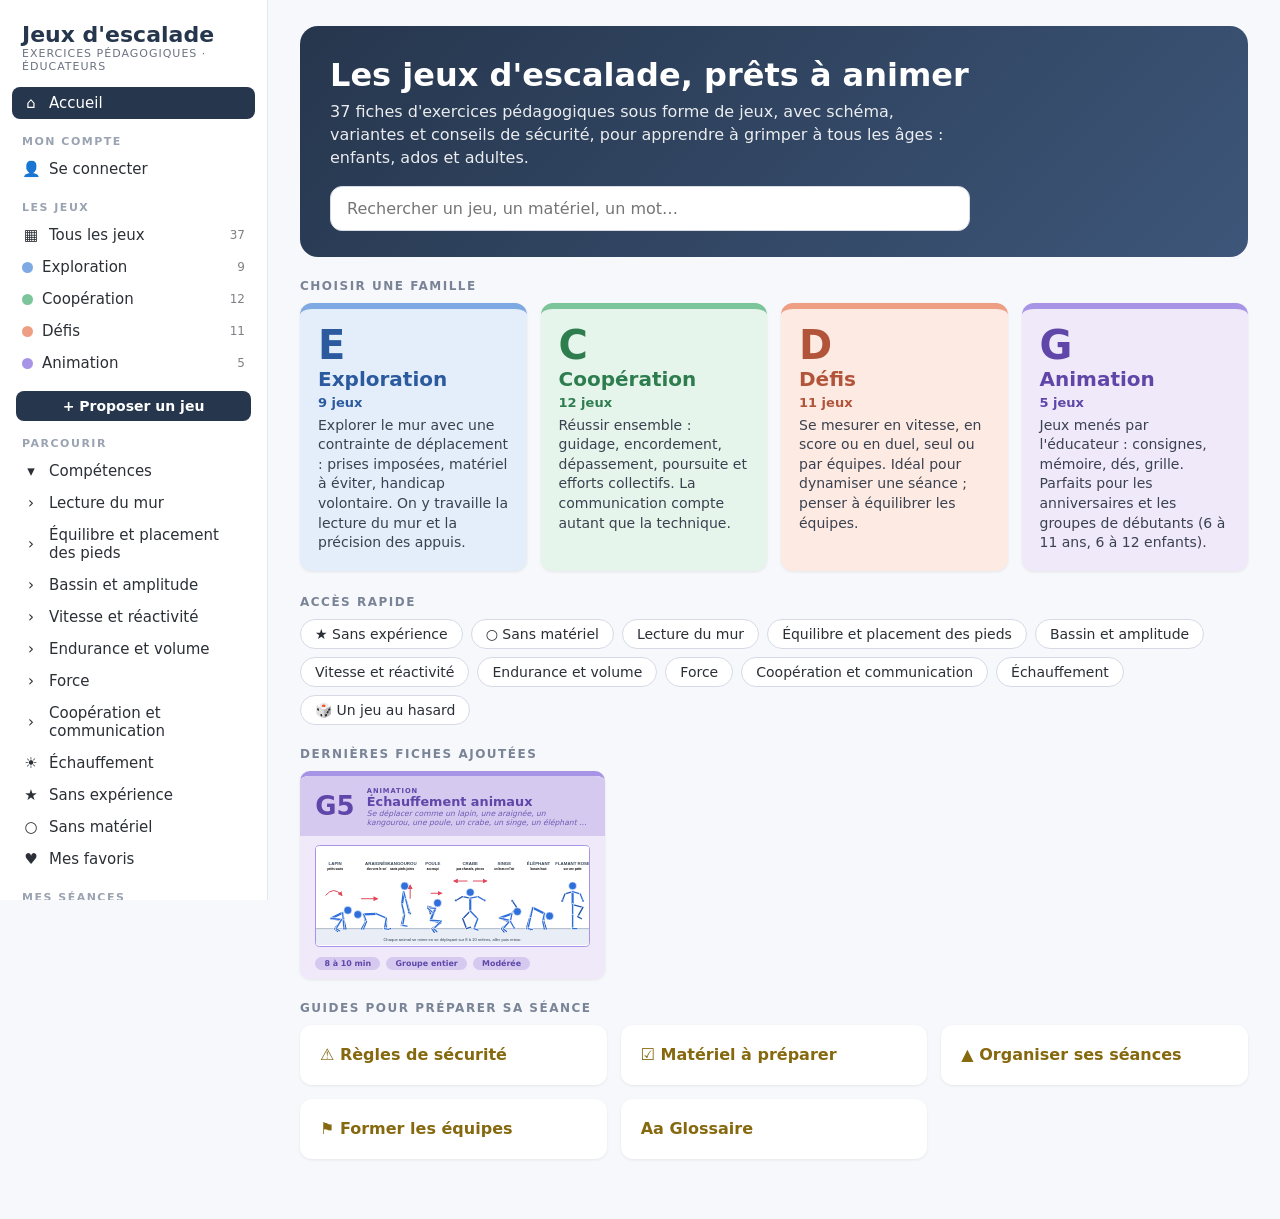
==== index.html @ 42e0312d "site v113" ====
<!doctype html>
<html lang="fr"><head><meta charset="utf-8">
<meta name="viewport" content="width=device-width,initial-scale=1">
<title>Jeux d'escalade</title>
<link rel="stylesheet" href="css/base.css?v=113">
<link rel="stylesheet" href="features/jeux/jeux.css?v=113">
<link rel="stylesheet" href="features/jeux/fiche.css?v=113">
<link rel="stylesheet" href="features/editeur/editeur.css?v=113">
<link rel="stylesheet" href="features/seance/seance.css?v=113">
<link rel="stylesheet" href="features/biblio/seances.css?v=113">
<link rel="stylesheet" href="features/cycle/cycle.css?v=113">
<link rel="stylesheet" href="features/admin/admin.css?v=113">
<link rel="stylesheet" href="features/proposer/proposer.css?v=113">
<link rel="stylesheet" href="features/guides/initiation.css?v=113">
<link rel="stylesheet" href="css/responsive.css?v=113">
</head><body>
<div class="bar"><button class="burger" id="burger" aria-label="Menu">☰</button><b>Jeux d'escalade</b></div>
<div class="shade" id="shade"></div>
<aside class="side" id="side"><div class="brand" data-go="home"><h1>Jeux d'escalade</h1><small>EXERCICES PÉDAGOGIQUES · ÉDUCATEURS</small></div><div id="navbox"></div><a href="confidentialite.html" style="display:block;margin:14px 8px 0;font-size:12px;color:#8A93A3;text-align:center">Confidentialité</a></aside>
<main id="main"></main>
<div class="ov" id="ov"><div class="fiche" id="fiche"></div></div>
<script src="data/jeux.js?v=113"></script>
<script src="data/annexes.js?v=113"></script>
<script src="data/competences.js?v=113"></script>
<script src="data/prepa-data.js?v=113"></script>
<script src="data/prepa-seances.js?v=113"></script>
<script src="data/prepa-photos.js?v=113"></script>
<script src="data/prepa-schemas.js?v=113"></script>
<script src="data/prepa-etirements.js?v=113"></script>
<script src="data/prepa-poutre.js?v=113"></script>
<script src="data/jeux-extra.js?v=113"></script>
<script src="data/prepa.js?v=113"></script>
<script src="config.js?v=113"></script>
<script src="core/defaults.js?v=113"></script>
<script src="core/state.js?v=113"></script>
<script src="core/utils.js?v=113"></script>
<script src="core/games.js?v=113"></script>
<script src="core/registry.js?v=113"></script>
<script src="core/modal.js?v=113"></script>
<script src="core/offline.js?v=113"></script>
<script src="core/nav.js?v=113"></script>
<script src="core/router.js?v=113"></script>
<script src="core/render.js?v=113"></script>
<script src="core/vocab.js?v=113"></script>
<script src="core/sheet.js?v=113"></script>
<script src="features/home/home.js?v=113"></script>
<script src="features/jeux/list.js?v=113"></script>
<script src="features/jeux/fiche.js?v=113"></script>
<script src="features/jeux/favoris.js?v=113"></script>
<script src="features/retours/retours.js?v=113"></script>
<script src="features/guides/guides.js?v=113"></script>
<script src="features/guides/initiation.js?v=113"></script>
<script src="features/horsligne/horsligne.js?v=113"></script>
<script src="features/proposer/proposer.js?v=113"></script>
<script src="features/admin/admin.js?v=113"></script>
<script src="features/admin/edition-fiche.js?v=113"></script>
<script src="features/admin/doc.js?v=113"></script>
<script src="features/admin/comptes.js?v=113"></script>
<script src="features/compte/compte.js?v=113"></script>
<script src="features/compte/pseudo.js?v=113"></script>
<script src="features/biblio/seances.js?v=113"></script>
<script src="features/biblio/biblio.js?v=113"></script>
<script src="features/seance/donnees-anciennes.js?v=113"></script>
<script src="features/seance/modele.js?v=113"></script>
<script src="features/seance/fiche.js?v=113"></script>
<script src="features/seance/creps.js?v=113"></script>
<script src="features/seance/filtres.js?v=113"></script>
<script src="features/seance/terrain.js?v=113"></script>
<script src="features/seance/controle.js?v=113"></script>
<script src="features/seance/recherche.js?v=113"></script>
<script src="features/seance/formulaire.js?v=113"></script>
<script src="features/seance/actions.js?v=113"></script>
<script src="features/seance/popup.js?v=113"></script>
<script src="features/seance/seance.js?v=113"></script>
<script src="features/cycle/cycle.js?v=113"></script>
<script src="features/seance/export-word.js?v=113"></script>
<script src="features/seance/envoi.js?v=113"></script>
<script src="features/jeux/routine.js?v=113"></script>
<script src="features/editeur/etat.js?v=113"></script>
<script src="features/editeur/formes.js?v=113"></script>
<script src="features/editeur/rendu.js?v=113"></script>
<script src="features/editeur/panneau.js?v=113"></script>
<script src="features/editeur/palette.js?v=113"></script>
<script src="features/editeur/gym.js?v=113"></script>
<script src="features/editeur/gym-poses.js?v=113"></script>
<script src="features/editeur/gym-bd.js?v=113"></script>
<script src="features/editeur/interactions.js?v=113"></script>
<script src="features/editeur/export.js?v=113"></script>
<script src="features/editeur/popup.js?v=113"></script>
<script src="features/editeur/editeur.js?v=113"></script>
<script src="core/main.js?v=113"></script>
</body></html>
---- css/base.css ----
/* Base : variables, mise en page, menu, composants partagés */
:root {
  --navy: #26364d;
  --text: #2b2f36;
  --muted: #6b7280;
  --bg: #f7f8fb;
  --side: 268px;
}
* {
  box-sizing: border-box;
}
body {
  margin: 0;
  font-family: Calibri, Carlito, "Segoe UI", system-ui, sans-serif;
  color: var(--text);
  background: var(--bg);
}
a {
  color: inherit;
}
.side {
  position: fixed;
  top: 0;
  bottom: 0;
  left: 0;
  width: var(--side);
  background: #fff;
  border-right: 1px solid #e5e8ef;
  overflow-y: auto;
  padding: 18px 12px 24px;
  z-index: 10;
  display: flex;
  flex-direction: column;
}
.brand {
  padding: 4px 10px 14px;
  cursor: pointer;
}
.brand h1 {
  margin: 0;
  font-size: 22px;
  color: var(--navy);
}
.brand small {
  display: block;
  font-size: 11px;
  letter-spacing: 1px;
  color: var(--muted);
}
.sec {
  font-size: 11px;
  font-weight: 700;
  letter-spacing: 1.5px;
  color: #9aa3b2;
  margin: 16px 10px 5px;
}
.nav {
  display: flex;
  align-items: center;
  gap: 9px;
  padding: 7px 10px;
  border-radius: 8px;
  cursor: pointer;
  font-size: 15px;
  border: 0;
  background: transparent;
  width: 100%;
  text-align: left;
  font-family: inherit;
  color: var(--text);
}
.nav:hover {
  background: #f0f3f9;
}
.nav.on {
  background: var(--navy);
  color: #fff;
}
.nav .dot {
  width: 11px;
  height: 11px;
  border-radius: 50%;
  flex: none;
}
.nav .n {
  margin-left: auto;
  font-size: 12px;
  opacity: 0.6;
}
.nav .ic {
  width: 18px;
  text-align: center;
  flex: none;
}
.propose {
  margin: 12px 4px 4px;
  display: block;
  text-align: center;
  background: var(--navy);
  color: #fff;
  border-radius: 8px;
  padding: 7px 10px;
  font-size: 14px;
  font-weight: 700;
  text-decoration: none;
}
.bar {
  display: none;
  position: sticky;
  top: 0;
  z-index: 9;
  background: #fff;
  border-bottom: 1px solid #e5e8ef;
  padding: 10px 14px;
  align-items: center;
  gap: 12px;
}
.bar b {
  color: var(--navy);
  font-size: 18px;
}
.burger {
  border: 0;
  background: #eef1f8;
  border-radius: 8px;
  font-size: 22px;
  padding: 2px 11px;
  cursor: pointer;
}
.shade {
  display: none;
  position: fixed;
  inset: 0;
  background: rgba(20, 28, 40, 0.45);
  z-index: 9;
}
main {
  margin-left: var(--side);
  padding: 26px 32px 60px;
  max-width: 1260px;
}
h2.pt {
  margin: 0 0 4px;
  font-size: 28px;
  color: var(--navy);
}
.lead {
  color: var(--muted);
  margin: 0 0 18px;
  max-width: 760px;
  line-height: 1.45;
}
.sh {
  font-size: 12px;
  font-weight: 700;
  letter-spacing: 1.5px;
  color: #7a8497;
  margin: 22px 0 10px;
}
.chips {
  display: flex;
  flex-wrap: wrap;
  gap: 8px;
}
.chip {
  border: 1px solid #d5dae5;
  background: #fff;
  border-radius: 20px;
  padding: 6px 14px;
  font: inherit;
  font-size: 14px;
  cursor: pointer;
  color: var(--text);
}
.chip:hover {
  border-color: var(--navy);
}
.chip.on {
  background: var(--navy);
  border-color: var(--navy);
  color: #fff;
}
.tools {
  display: flex;
  flex-wrap: wrap;
  gap: 10px 16px;
  align-items: center;
  margin: 0 0 16px;
}
.tools .grow {
  flex: 1;
  min-width: 200px;
}
.seg {
  display: inline-flex;
  border: 1px solid #d5dae5;
  border-radius: 9px;
  overflow: hidden;
}
.seg button {
  border: 0;
  background: #fff;
  padding: 7px 14px;
  font: inherit;
  cursor: pointer;
}
.seg button.on {
  background: var(--navy);
  color: #fff;
}
.count {
  color: var(--muted);
  margin: 0 0 12px;
}
.box {
  background: #fff;
  border-radius: 12px;
  padding: 18px 20px;
  margin-bottom: 14px;
  box-shadow: 0 1px 3px rgba(0, 0, 0, 0.07);
  line-height: 1.5;
}
.g2 {
  display: grid;
  grid-template-columns: repeat(auto-fill, minmax(300px, 1fr));
  gap: 14px;
}
.xc {
  background: #fbf4dc;
  border-top: 5px solid #e3c463;
  border-radius: 10px;
  padding: 14px 18px;
}
.xc h4 {
  margin: 0 0 6px;
  color: #86690f;
  font-size: 17px;
}
.xc p {
  margin: 0;
  font-size: 14.5px;
  line-height: 1.45;
}
.xc .num {
  font-size: 26px;
  font-weight: 700;
  color: #e3c463;
  margin-right: 6px;
}
.tl {
  width: 100%;
  border-collapse: separate;
  border-spacing: 0 4px;
}
.tl td {
  background: #fbf4dc;
  padding: 9px 12px;
  font-size: 14px;
  vertical-align: top;
}
.tl td:first-child {
  background: #f3e4ae;
  color: #86690f;
  font-weight: 700;
  white-space: nowrap;
  width: 70px;
}
.gl {
  display: grid;
  grid-template-columns: 200px 1fr;
  gap: 4px;
}
.gl dt {
  background: #f3e4ae;
  color: #86690f;
  font-weight: 700;
  padding: 8px 12px;
}
.gl dd {
  background: #fbf4dc;
  margin: 0;
  padding: 8px 12px;
  font-size: 14.5px;
}
.lk {
  font-weight: 700;
  cursor: pointer;
  text-decoration: underline;
  margin-right: 8px;
  white-space: nowrap;
}
.warn {
  background: #fdebe3;
  padding: 10px 20px;
  margin: 0 0 14px;
  font-size: 14px;
  border-radius: 8px;
  display: none;
}
.hide {
  display: none !important;
}
.fl {
  display: flex;
  gap: 7px;
  align-items: center;
  margin: 6px 0;
  font-size: 14px;
}
.hint {
  font-size: 13px;
  color: #6b7280;
  line-height: 1.4;
}

/* bulle d'aide « ? » */
.aide{position:relative;display:inline-flex;align-items:center;justify-content:center;width:20px;height:20px;border-radius:50%;background:#E4EEFB;color:#2B5A9E;font:700 13px/1 system-ui,sans-serif;cursor:help;vertical-align:middle;margin-left:4px;user-select:none}
.aide .tip{display:none;position:absolute;left:0;top:26px;z-index:60;width:min(340px,80vw);background:#26364D;color:#fff;font:400 13.5px/1.45 system-ui,sans-serif;text-align:left;padding:10px 12px;border-radius:8px;box-shadow:0 4px 14px rgba(0,0,0,.25);letter-spacing:0;text-transform:none}
.aide:hover .tip,.aide:focus .tip,.aide.open .tip{display:block}
/* séance ouverte en fenêtre */
#pop,#apop,#mpop,#epop{position:fixed;inset:0;z-index:100;background:rgba(20,28,45,.55);display:flex;align-items:flex-start;justify-content:center;overflow:auto;padding:24px 12px}
#pop .popbox,#apop .popbox,#mpop .popbox,#epop .popbox{background:#F4F7FB;border-radius:12px;width:min(1200px,100%);padding:12px;box-shadow:0 8px 30px rgba(0,0,0,.35)}
#pop .poptools,#apop .poptools,#mpop .poptools,#epop .poptools{display:flex;gap:8px;align-items:center;flex-wrap:wrap;margin-bottom:10px;position:sticky;top:0;background:#F4F7FB;padding:4px 0;z-index:2}
#pop .chip,#apop .chip,#mpop .chip,#epop .chip{cursor:pointer}
@media print{
  body.pp > *:not(#pop):not(#epop){display:none !important}
  body.pp #epop{position:static;background:none;padding:0;display:block;overflow:visible}
  body.pp #epop .popbox{box-shadow:none;padding:0;background:none;width:auto;max-width:none !important}
  body.pp #epop .poptools{display:none}
  body.pp #pop{position:static;background:none;padding:0;display:block;overflow:visible}
  body.pp #pop .popbox,#apop .popbox,#mpop .popbox,#epop .popbox{box-shadow:none;padding:0;background:none;width:auto;page:seance}
  body.pp #pop .poptools,#apop .poptools{display:none}
}

/* boutons de l'administration : même forme que le menu de gauche, couleurs différentes */
.atabs{display:flex;gap:6px;flex-wrap:wrap;align-items:center}
.abtn{display:inline-flex;align-items:center;gap:6px;padding:7px 12px;border-radius:8px;border:0;cursor:pointer;font:600 14px/1.2 inherit;font-family:inherit;background:#E3F1F6;color:#1E6B87;text-decoration:none;margin:2px}
.abtn:hover{background:#CFE6EF}
.abtn.on{background:#3A8FB0;color:#fff}
.abtn.ok{background:#2E7D4F;color:#fff}
.abtn.ok:hover{background:#276943}
.abtn.no{background:#FBE9EC;color:#B2263A}
.abtn.no:hover{background:#F6D3D9}
.abtn.sm{padding:5px 10px;font-size:13px}
/* tableaux de l'administration */
.adt{width:100%;border-collapse:collapse;background:#fff;border-radius:10px;overflow:hidden;box-shadow:0 1px 3px rgba(0,0,0,.08)}
.adt th{background:#26364D;color:#fff;text-align:left;padding:8px 10px;font-size:12px;letter-spacing:.4px;white-space:nowrap}
.adt th.tri{cursor:pointer;user-select:none}
.adt th.tri:hover{background:#34496A}
.adt td{padding:7px 10px;border-top:1px solid #E3E8F2;vertical-align:middle}
.adt tr.cl{cursor:pointer}
.adt tr.cl:hover td{background:#F0F6FA}
.adt input{font:inherit;padding:5px 7px;border:1px solid #d5dae5;border-radius:6px;min-width:260px;width:100%}
.abtn.coul{background:var(--bg);color:var(--c);box-shadow:inset 0 -3px 0 var(--c)}
.abtn.coul:hover{filter:brightness(.95)}
.abtn.coul.on{background:var(--c);color:#fff;box-shadow:none}

#mpop{z-index:200}
#epop{z-index:150}
#mpop label.sml{display:block;margin:8px 0}
#mpop input,#mpop textarea,#mpop select{width:100%;box-sizing:border-box}

#hors{position:fixed;left:0;right:0;bottom:0;z-index:300;background:#26364D;color:#fff;font-size:14px;text-align:center;padding:8px 12px}

/* sélecteur de discipline */
.discsw{display:flex;gap:4px;margin:0 0 10px;padding:3px;background:#E9EEF6;border-radius:10px}
.discsw button{flex:1;border:0;background:transparent;padding:7px 6px;border-radius:8px;font:inherit;font-size:13px;font-weight:700;color:#4A5873;cursor:pointer}
.discsw button.on{background:#fff;color:#26364D;box-shadow:0 1px 3px rgba(0,0,0,.15)}
.discsw button:focus-visible{outline:2px solid #2B5A9E;outline-offset:1px}
.admdd-i{border:0;background:none;text-align:left;padding:8px 12px;border-radius:7px;font:600 14px inherit;font-family:inherit;color:#26364D;cursor:pointer}
.admdd-i:hover{background:#EEF1F8}.admdd-i.on{background:#E1EBF8;color:#1E4E8C}
.tpill{display:inline-block;border-radius:99px;padding:2px 10px;font-size:12px}

/* sous-menu « Poutre par filière » : fond teinté pour le distinguer des autres entrées */
.navgrp {
  background: #e8f0fb;
  border-left: 3px solid #5b8bd6;
  border-radius: 8px;
  padding: 2px 0 4px;
  margin: 2px 0;
}
.navgrp .nav:hover {
  background: #d8e5f7;
}
.navgrp .nav.on {
  background: var(--navy);
}
---- features/jeux/jeux.css ----
/* Catalogue et accueil */
.search {
  width: 100%;
  max-width: 640px;
  padding: 12px 16px;
  border: 1px solid #d5dae5;
  border-radius: 12px;
  font: inherit;
  font-size: 16px;
  background: #fff;
}
.hero {
  background: linear-gradient(135deg, #26364d, #3d5679);
  color: #fff;
  border-radius: 18px;
  padding: 30px 30px 26px;
  margin-bottom: 22px;
}
.hero h2 {
  margin: 0 0 6px;
  font-size: 32px;
}
.hero p {
  margin: 0 0 16px;
  opacity: 0.9;
  max-width: 620px;
  line-height: 1.45;
}
.tiles {
  display: grid;
  grid-template-columns: repeat(auto-fit, minmax(205px, 1fr));
  gap: 14px;
  margin-bottom: 24px;
}
.tile {
  background: var(--l);
  border-top: 6px solid var(--a);
  border-radius: 12px;
  padding: 16px 18px 18px;
  cursor: pointer;
  transition:
    transform 0.12s,
    box-shadow 0.12s;
  box-shadow: 0 1px 3px rgba(0, 0, 0, 0.08);
}
.tile:hover {
  transform: translateY(-3px);
  box-shadow: 0 6px 16px rgba(0, 0, 0, 0.14);
}
.tile .k {
  font-size: 40px;
  font-weight: 700;
  color: var(--d);
  line-height: 1;
}
.tile h3 {
  margin: 2px 0 4px;
  color: var(--d);
  font-size: 20px;
}
.tile .c {
  font-size: 13px;
  font-weight: 700;
  color: var(--d);
  margin-bottom: 6px;
}
.tile p {
  margin: 0;
  font-size: 14px;
  line-height: 1.4;
  color: #3a4150;
}
.grid {
  display: grid;
  grid-template-columns: repeat(auto-fill, minmax(270px, 1fr));
  gap: 16px;
}
.card {
  background: var(--l);
  border-top: 5px solid var(--a);
  border-radius: 10px;
  overflow: hidden;
  cursor: pointer;
  transition:
    transform 0.12s,
    box-shadow 0.12s;
  box-shadow: 0 1px 3px rgba(0, 0, 0, 0.08);
  display: flex;
  flex-direction: column;
}
.card:hover {
  transform: translateY(-3px);
  box-shadow: 0 6px 16px rgba(0, 0, 0, 0.14);
}
.card img {
  width: 100%;
  display: block;
  aspect-ratio: 3/2;
  object-fit: cover;
}
.gen {
  aspect-ratio: 3/2;
  background: var(--m);
  color: var(--d);
  display: flex;
  flex-direction: column;
  justify-content: center;
  padding: 18px;
}
.gen .c {
  font-size: 54px;
  font-weight: 700;
  line-height: 1;
}
.gen .t {
  font-size: 20px;
  font-weight: 700;
}
.meta {
  padding: 10px 14px 13px;
  font-size: 14px;
  color: var(--d);
  display: flex;
  flex-wrap: wrap;
  gap: 6px;
}
.meta span {
  background: var(--m);
  border-radius: 14px;
  padding: 2px 10px;
  font-weight: 700;
  font-size: 13px;
}
.empty {
  padding: 50px;
  text-align: center;
  color: var(--muted);
}
table.lst {
  width: 100%;
  border-collapse: separate;
  border-spacing: 0 5px;
}
.lst th {
  font-size: 11px;
  letter-spacing: 1px;
  color: #7a8497;
  text-align: left;
  padding: 4px 12px;
}
.lst td {
  background: var(--l);
  padding: 10px 12px;
  font-size: 14px;
}
.lst tr.r {
  cursor: pointer;
}
.lst tr.r:hover td {
  filter: brightness(0.97);
}
.lst td:first-child {
  background: var(--m);
  color: var(--d);
  font-weight: 700;
  border-radius: 8px 0 0 8px;
  text-align: center;
  width: 64px;
}
.lst td:last-child {
  border-radius: 0 8px 8px 0;
}
.lst td b {
  color: var(--d);
}

/* vignette générée automatiquement */
.auto {
  container-type: inline-size;
  aspect-ratio: 3/2;
  display: flex;
  flex-direction: column;
  background: var(--l);
  color: var(--d);
  overflow: hidden;
}
.auto .ah {
  background: var(--m);
  padding: 3.5cqw 5cqw 3cqw;
  display: grid;
  grid-template-columns: auto 1fr;
  column-gap: 4cqw;
  align-items: center;
}
.auto .af {
  grid-column: 2;
  font-size: 2.2cqw;
  letter-spacing: 0.3cqw;
  font-weight: 700;
}
.auto .ac {
  grid-row: 1 / span 3;
  font-size: 8.5cqw;
  font-weight: 700;
  line-height: 1;
}
.auto .at {
  grid-column: 2;
  font-size: 4.2cqw;
  font-weight: 700;
  line-height: 1.1;
}
.auto .ar {
  grid-column: 2;
  font-size: 2.5cqw;
  font-style: italic;
  opacity: 0.85;
  display: -webkit-box;
  -webkit-line-clamp: 2;
  -webkit-box-orient: vertical;
  overflow: hidden;
}
.auto .ai {
  flex: 1;
  min-height: 0;
  margin: 3cqw 5cqw 0;
  background: #fff;
  border: 1px solid var(--a);
  border-radius: 1.5cqw;
  display: flex;
}
.auto .ai img {
  width: 100%;
  height: 100%;
  aspect-ratio: auto;
  object-fit: contain;
}
.auto .ap {
  margin-top: auto;
  padding: 3cqw 5cqw;
  display: flex;
  flex-wrap: wrap;
  gap: 2cqw;
}
.auto .ap span {
  background: var(--m);
  border-radius: 99px;
  padding: 0.8cqw 3cqw;
  font-size: 2.6cqw;
  font-weight: 700;
}

.card { position: relative; }
.favb {
  position: absolute;
  top: 6px;
  right: 8px;
  z-index: 2;
  font-size: 22px;
  line-height: 1;
  cursor: pointer;
  color: #fff;
  text-shadow: 0 0 4px rgba(0, 0, 0, 0.7);
  opacity: 0;
  transition: opacity 0.15s;
}
.card:hover .favb,
.favb.on {
  opacity: 1;
}
.favb.on { color: #f5b301; }
@media (hover: none) { .favb { opacity: 0.85; } }
.lst .favb { position: static; opacity: 1; text-shadow: none; color: #c9a200; font-size: 18px; vertical-align: middle; }
---- features/jeux/fiche.css ----
/* Fenêtre de détail d'un jeu */
.ov {
  position: fixed;
  inset: 0;
  background: rgba(20, 28, 40, 0.55);
  display: none;
  z-index: 150;
  overflow: auto;
  padding: 24px 12px;
}
.ov.open {
  display: block;
}
.fiche {
  max-width: 900px;
  margin: 0 auto;
  background: #fff;
  border-radius: 14px;
  overflow: hidden;
  box-shadow: 0 12px 40px rgba(0, 0, 0, 0.3);
}
.fh {
  display: flex;
  background: var(--l);
}
.fh .code {
  background: var(--m);
  color: var(--d);
  font-size: 46px;
  font-weight: 700;
  display: flex;
  align-items: center;
  justify-content: center;
  min-width: 110px;
}
.fh .tt {
  padding: 16px 20px;
  flex: 1;
}
.fh .fam {
  font-size: 11px;
  font-weight: 700;
  letter-spacing: 2px;
  color: var(--d);
}
.fh h2 {
  margin: 2px 0 4px;
  font-size: 30px;
  color: var(--d);
}
.fh .br {
  font-style: italic;
  color: var(--muted);
}
.x {
  border: 0;
  background: transparent;
  font-size: 30px;
  cursor: pointer;
  color: var(--d);
  padding: 0 18px;
  align-self: flex-start;
}
.tabs {
  display: flex;
  gap: 2px;
  background: var(--l);
  padding: 0 14px;
  border-bottom: 3px solid var(--m);
  overflow-x: auto;
}
.tab {
  border: 0;
  background: transparent;
  padding: 11px 18px;
  font: inherit;
  font-weight: 700;
  color: var(--d);
  cursor: pointer;
  border-radius: 10px 10px 0 0;
  white-space: nowrap;
}
.tab.on {
  background: #fff;
  box-shadow: 0 -3px 0 var(--a) inset;
}
.pane {
  padding: 20px 24px 26px;
  display: none;
  line-height: 1.5;
}
.pane.on {
  display: block;
}
.pane p {
  margin: 0 0 12px;
  white-space: pre-wrap;
}
.pane img {
  width: 100%;
  border: 3px solid var(--m);
  border-radius: 10px;
  margin-top: 6px;
}
.facts {
  display: grid;
  grid-template-columns: 1fr 1fr;
  gap: 10px;
}
.fact {
  background: var(--l);
  padding: 10px 14px;
  border-radius: 8px;
}
.fact b {
  display: block;
  font-size: 11px;
  letter-spacing: 1px;
  color: var(--d);
}
.obj {
  grid-column: 1/-1;
  background: var(--m);
  font-weight: 700;
  color: var(--d);
}
.var {
  display: grid;
  grid-template-columns: 1fr 1fr;
  gap: 14px;
}
.var > div {
  background: var(--l);
  padding: 12px 16px;
  border-top: 4px solid var(--a);
  border-radius: 6px;
  white-space: pre-wrap;
}
.var > div:last-child {
  background: var(--m);
  border-color: var(--d);
}
.var h4 {
  margin: 0 0 6px;
  color: var(--d);
  letter-spacing: 1px;
  font-size: 13px;
}
.tip {
  background: #fff6db;
  border-left: 5px solid #e3c463;
  padding: 12px 16px;
  border-radius: 4px;
  margin-bottom: 14px;
}
.voir a {
  display: inline-block;
  margin: 0 10px 6px 0;
  font-weight: 700;
  color: var(--d);
  cursor: pointer;
}
.comp {
  background: var(--l);
  padding: 12px 16px;
  border-radius: 8px;
  white-space: pre-wrap;
  font-size: 15px;
}
.foot {
  padding: 12px 24px;
  background: #f7f8fb;
  font-size: 13px;
  color: var(--muted);
  display: flex;
  justify-content: space-between;
  gap: 10px;
  flex-wrap: wrap;
}
.warn {
  background: #fdebe3;
  padding: 10px 20px;
  margin: 0;
  font-size: 14px;
  display: none;
}
---- features/editeur/editeur.css ----
/* Éditeur de schémas */
.edwrap {
  display: grid;
  grid-template-columns: 210px 1fr 230px;
  gap: 14px;
  align-items: start;
}
.edpal,
.edpanel {
  background: #fff;
  border-radius: 12px;
  padding: 12px;
  box-shadow: 0 1px 3px rgba(0, 0, 0, 0.08);
  max-height: 80vh;
  overflow: auto;
  position: sticky;
  top: 12px;
}
.psec {
  margin-bottom: 12px;
}
.ptitle {
  font-size: 11px;
  font-weight: 700;
  letter-spacing: 1.5px;
  color: #7a8497;
  margin-bottom: 6px;
}
.pbtns {
  display: flex;
  flex-wrap: wrap;
  gap: 5px;
}
.pbtn {
  border: 1px solid #d5dae5;
  background: #fff;
  border-radius: 8px;
  padding: 5px 9px;
  font: inherit;
  font-size: 13px;
  cursor: pointer;
  display: inline-flex;
  align-items: center;
  gap: 5px;
}
.pbtn:hover {
  border-color: #26364d;
  background: #f5f7fb;
}
.pbtn.wide {
  width: 100%;
  justify-content: center;
  background: #eef1f8;
  font-weight: 700;
}
.ringi {
  display: inline-block;
  width: 14px;
  height: 14px;
  border-radius: 50%;
  border: 3px solid;
}
.edtools {
  display: flex;
  flex-wrap: wrap;
  gap: 8px;
  margin-bottom: 10px;
  align-items: center;
}
.edcan {
  background: #fff;
  border-radius: 12px;
  box-shadow: 0 1px 3px rgba(0, 0, 0, 0.08);
  padding: 8px;
}
.edcan svg {
  width: 100%;
  display: block;
  touch-action: none;
  user-select: none;
  border: 1px dashed #d5dae5;
  border-radius: 8px;
}
.edpanel h4 {
  margin: 0 0 8px;
  color: #26364d;
}
.fl2 {
  display: block;
  margin: 8px 0;
  font-size: 13px;
  color: #6b7280;
}
.fl2 input,
.fl2 select,
.fl2 textarea {
  display: block;
  width: 100%;
  margin-top: 3px;
  padding: 6px;
  border: 1px solid #d5dae5;
  border-radius: 6px;
  font: inherit;
  color: #2b2f36;
}
.fl2 input[type="range"] {
  padding: 0;
}
.sws {
  display: flex;
  gap: 6px;
  flex-wrap: wrap;
  margin: 6px 0;
}
.swt {
  width: 26px;
  height: 26px;
  border-radius: 50%;
  border: 3px solid #fff;
  box-shadow: 0 0 0 1px #aab;
  cursor: pointer;
}
.swt.on {
  box-shadow: 0 0 0 3px #26364d;
}
.rowb {
  display: flex;
  gap: 6px;
  flex-wrap: wrap;
  margin-top: 12px;
}
@media (max-width: 1000px) {
  .edwrap {
    grid-template-columns: 1fr;
  }
  .edpal,
  .edpanel {
    position: static;
    max-height: none;
  }
  .edpal {
    order: 2;
  }
  .edmain {
    order: 1;
  }
  .edpanel {
    order: 3;
  }
}
---- features/seance/seance.css ----
/* Ma séance */
.smg {
  display: grid;
  grid-template-columns: repeat(auto-fit, minmax(220px, 1fr));
  gap: 10px;
  margin-top: 8px;
}
.sml {
  display: block;
  font-size: 12px;
  letter-spacing: 0.5px;
  color: #7a8497;
  font-weight: 700;
}
.sml input,
.sml select,
.sml textarea {
  display: block;
  width: 100%;
  margin-top: 3px;
  padding: 8px;
  border: 1px solid #d5dae5;
  border-radius: 8px;
  font: inherit;
  font-weight: 400;
  color: #2b2f36;
  letter-spacing: 0;
}
.dur {
  width: 58px;
  padding: 5px;
  border: 2px solid;
  border-radius: 6px;
}
.ssub {
  background: #f5f8fc;
  border: 1px solid #d8e2f0;
  border-radius: 10px;
  padding: 12px;
  margin-bottom: 12px;
}
.sit {
  background: #fff;
  border: 1px solid #e1e6ef;
  border-radius: 8px;
  padding: 10px;
  margin-top: 10px;
}
.sit.free {
  border-left: 4px solid #e0a030;
}
.sith {
  display: flex;
  justify-content: space-between;
  align-items: center;
  gap: 8px;
  margin-bottom: 6px;
}
.sadd {
  display: flex;
  gap: 8px;
  flex-wrap: wrap;
  margin-top: 12px;
}
.sadd input {
  flex: 1;
  min-width: 220px;
  padding: 8px;
  border: 1px solid #d5dae5;
  border-radius: 8px;
  font: inherit;
}
.durs {
  display: flex;
  gap: 10px;
}
.durs .sml {
  flex: 1;
  min-width: 120px;
}

.grps {
  display: flex;
  flex-direction: column;
  gap: 8px;
  margin-top: 8px;
}
.grp {
  display: flex;
  gap: 10px;
  align-items: end;
}
.grp .sml:first-child {
  flex: 2;
}
.grp .sml:nth-child(2) {
  flex: 0 0 140px;
}
.gchk {
  display: flex;
  flex-wrap: wrap;
  gap: 4px 14px;
}
.gchk {
  flex-wrap: wrap;
  gap: 6px 22px;
  margin-top: 4px;
}
.gchk .fl {
  margin: 0;
  white-space: nowrap;
}
.ssub .smg > .durs {
  grid-column: 1/-1;
  flex-wrap: wrap;
}

/* mode terrain */
body.trOn {
  overflow: hidden;
}
#terrain {
  position: fixed;
  inset: 0;
  z-index: 9999;
  background: #0f1b2d;
  color: #f2f5fa;
  display: flex;
  flex-direction: column;
  font-size: 18px;
}
#terrain a {
  cursor: pointer;
  user-select: none;
}
.trh {
  display: flex;
  justify-content: space-between;
  align-items: center;
  padding: 10px 14px;
}
.trh a {
  background: #26364d;
  border-radius: 8px;
  padding: 8px 14px;
  font-weight: 700;
}
.trg {
  display: flex;
  gap: 8px;
  padding: 0 14px 8px;
  flex-wrap: wrap;
}
.trg a {
  border: 2px solid var(--c);
  border-radius: 20px;
  padding: 5px 14px;
  font-weight: 700;
}
.trg a.on {
  background: var(--c);
  color: #0f1b2d;
}
.trbar {
  height: 5px;
  background: #26364d;
}
.trbar i {
  display: block;
  height: 100%;
}
.trc {
  flex: 1;
  overflow: auto;
  padding: 16px 18px;
  background: #16253b;
}
.trc h2 {
  margin: 0 0 4px;
  font-size: 26px;
}
.trc h2 small {
  font-size: 15px;
  background: #e3c463;
  color: #0f1b2d;
  border-radius: 6px;
  padding: 2px 8px;
  vertical-align: middle;
}
.trtit {
  margin: -16px -18px 12px;
  padding: 10px 18px 12px;
}
.trtit h2 {
  margin: 0;
}
.trtit h2 small {
  background: rgba(0, 0, 0, 0.12);
  color: inherit;
}
.trsec {
  font-size: 12px;
  font-weight: 800;
  letter-spacing: 1.5px;
  opacity: 0.8;
}
.trs.trv b {
  font-weight: 800;
}
.trsub {
  color: #a9b6cc;
  font-size: 15px;
}
.trc ul {
  padding-left: 22px;
  line-height: 1.45;
}
.trs {
  margin-top: 12px;
  background: #1f3350;
  border-radius: 10px;
  padding: 10px 14px;
  font-size: 16px;
}
.trt {
  text-align: center;
  margin: 12px 0;
}
#trT {
  font-size: 72px;
  font-weight: 800;
  font-variant-numeric: tabular-nums;
}
#trT.fin {
  color: #ff6b6b;
}
.trtb {
  display: flex;
  gap: 12px;
  justify-content: center;
}
.trtb a {
  background: #26364d;
  border-radius: 12px;
  padding: 12px 20px;
  font-size: 22px;
  font-weight: 700;
}
.trtb a.big {
  background: #2e7d4f;
  padding: 12px 34px;
}
.trb label {
  display: block;
  margin: 10px 0;
  font-size: 15px;
  color: #c9d1de;
}
.trb textarea {
  width: 100%;
  box-sizing: border-box;
  font-size: 16px;
  border-radius: 8px;
  border: 0;
  padding: 8px;
}
.trbtn {
  display: block;
  text-align: center;
  border-radius: 10px;
  padding: 12px;
  font-weight: 700;
  color: #fff;
  margin-top: 8px;
}
.trf {
  display: flex;
  gap: 10px;
  padding: 10px 14px;
}
.trf a {
  flex: 1;
  text-align: center;
  background: #2b5a9e;
  border-radius: 12px;
  padding: 16px;
  font-weight: 700;
  font-size: 19px;
}
.trf a.off {
  opacity: 0.3;
  pointer-events: none;
}
@media print {
  #terrain {
    display: none;
  }
}

/* recherche d'exercices (popup) */
.rx {
  display: grid;
  grid-template-columns: minmax(300px, 2fr) 3fr;
  gap: 14px;
  min-height: 60vh;
}
.rxl {
  max-height: 72vh;
  overflow: auto;
}
.rxr {
  max-height: 72vh;
  overflow: auto;
  background: #fff;
  border-radius: 10px;
  padding: 12px;
}
.rxi {
  display: flex;
  gap: 8px;
  align-items: center;
  padding: 6px 8px;
  border-radius: 8px;
  cursor: pointer;
  border: 1px solid transparent;
}
.rxi:hover {
  background: #eef3fa;
}
.rxi.on {
  background: #e3eef8;
  border-color: #2b5a9e;
}
.rxc {
  min-width: 34px;
  text-align: center;
  color: #fff;
  font-weight: 700;
  border-radius: 6px;
  padding: 2px 4px;
  font-size: 13px;
}
.rxt {
  flex: 1;
}
.rxd {
  color: #2e7d4f;
  font-weight: 700;
}
@media (max-width: 800px) {
  .rx {
    grid-template-columns: 1fr;
  }
}

#trImg {
  position: fixed;
  inset: 0;
  z-index: 10000;
  background: #fff;
  overflow: hidden;
}
#trImg img {
  position: absolute;
  inset: 0;
  width: 100%;
  height: 100%;
  object-fit: contain;
  background: #fff;
}
#trImg span {
  position: absolute;
  bottom: 6px;
  left: 0;
  right: 0;
  text-align: center;
  color: #6b7280;
  font-size: 12px;
  pointer-events: none;
}
/* mode terrain : le reste de la page est masqué (sinon un tableau trop large élargit l'écran du téléphone) */
body.trOn > *:not(#terrain):not(#trImg):not(#hors):not(#trStop) {
  display: none !important;
}
#terrain {
  height: 100vh;
  height: 100dvh;
}

#trStop {
  position: fixed;
  left: 50%;
  bottom: 84px;
  transform: translateX(-50%);
  z-index: 10001;
  background: #e0485a;
  color: #fff;
  font-weight: 800;
  font-size: 20px;
  padding: 16px 28px;
  border-radius: 40px;
  box-shadow: 0 4px 18px rgba(0, 0, 0, 0.5);
  cursor: pointer;
  animation: trPulse 1s infinite;
}
@keyframes trPulse {
  50% {
    transform: translateX(-50%) scale(1.07);
  }
}

.trjeu{margin-top:6px;display:inline-block;font-size:15px;font-weight:700;color:#B4500F;background:#FFF1E6;padding:2px 10px;border-radius:6px}
/* barre d'outils du formulaire de séance : toujours visible au défilement */
.sbar{position:sticky;top:0;z-index:30;background:#fff;padding:8px 10px;margin-left:-10px;margin-right:-10px;border-bottom:1px solid #D5DAE5;box-shadow:0 2px 6px rgba(0,0,0,.08)}
#epop .poptools{z-index:40}
#epop{padding-top:0}
#epop .sbar{top:40px}
@media (max-width: 860px) {
  .sbar { top: 50px; }
}
---- features/biblio/seances.css ----
#toast {
  position: fixed;
  left: 50%;
  bottom: 24px;
  transform: translateX(-50%);
  background: #26364d;
  color: #fff;
  padding: 12px 18px;
  border-radius: 10px;
  font-weight: 600;
  max-width: 90vw;
  box-shadow: 0 4px 16px rgba(0, 0, 0, 0.25);
  opacity: 0;
  pointer-events: none;
  transition: opacity 0.2s;
  z-index: 99;
}
#toast.on {
  opacity: 1;
}
.sbl tr.r {
  cursor: pointer;
}
@media print {
  #toast {
    display: none;
  }
}
.sbl {
  table-layout: fixed;
  width: 100%;
}
.sbl td,
.sbl th {
  white-space: nowrap;
  overflow: hidden;
  text-overflow: ellipsis;
}
.sbl th:nth-child(1) {
  width: 32%;
}
.sbl td:first-child {
  white-space: normal;
  overflow: visible;
  text-overflow: clip;
  line-height: 1.3;
}
.sbl th:nth-child(2) {
  width: 11%;
}
.sbl th:nth-child(3) {
  width: 11%;
}
.sbl th:nth-child(4) {
  width: 16%;
}
.sbl th:last-child {
  width: 92px;
}
.sbl td:first-child {
  width: auto;
  padding: 10px 12px;
  text-align: left;
}
.sbl td:last-child {
  overflow: visible;
  text-overflow: clip;
  padding-right: 8px;
}
.sbl .chip {
  padding: 4px 9px;
}
/* tableaux « Séances et cycles » colorés */
.sbl.colo {
  border-collapse: separate;
  border-spacing: 0 4px;
  background: transparent;
}
.sbl.colo th {
  padding: 9px 10px;
  font-size: 12px;
  letter-spacing: 0.5px;
  background: #e3e8f0;
  color: #26364d;
}
.sbl.colo th:nth-child(1) {
  background: #d6e4f5;
  color: #2b5a9e;
  border-radius: 8px 0 0 8px;
}
.sbl.colo th:nth-child(2) {
  background: #f9dfcf;
  color: #a8480f;
}
.sbl.colo th:nth-child(3) {
  background: #d5ebdc;
  color: #24663e;
}
.sbl.colo th:nth-child(4) {
  background: #e4d9f1;
  color: #5f3a87;
}
.sbl.colo th:nth-child(5) {
  background: #d0eaea;
  color: #176b6b;
}
.sbl.colo th.c-mod {
  background: #f8efcf;
  color: #7a5a00;
}
.sbl.colo th.c-par {
  background: #f3d8e7;
  color: #8f2d62;
}
.sbl.colo th:last-child {
  background: #e3e8f0;
  border-radius: 0 8px 8px 0;
}
.sbl.colo td {
  background: #fff;
  padding: 9px 10px;
}
.sbl.colo tr:nth-child(even) td {
  background: #f4f8fc;
}
.sbl.colo tr.r:hover td {
  background: #e8f1fb;
}
.sbl.colo td:first-child {
  border-radius: 8px 0 0 8px;
}
.sbl.colo td:last-child {
  border-radius: 0 8px 8px 0;
}
.tchip {
  display: inline-block;
  max-width: 100%;
  overflow: hidden;
  text-overflow: ellipsis;
  vertical-align: middle;
  padding: 2px 10px;
  border-radius: 999px;
  font-size: 13px;
  font-weight: 700;
}
.sbl th.c-mod {
  width: 9%;
}

/* téléphone : le nom du cycle ou de la séance reste entièrement lisible (colonne fixée à gauche), le reste défile */
@media (max-width: 800px) {
  .sbl {
    table-layout: auto;
    min-width: 900px;
  }
  .sbl th:nth-child(n),
  .sbl th:last-child {
    width: auto;
  }
  .sbl td:first-child,
  .sbl th:first-child {
    position: sticky;
    left: 0;
    z-index: 2;
    min-width: 170px;
    max-width: 210px;
    white-space: normal;
    overflow: visible;
    text-overflow: clip;
    box-shadow: 4px 0 6px -4px rgba(0, 0, 0, 0.25);
  }
  .sbl td:first-child {
    background: #fff;
  }
  .sbl.colo tr:nth-child(even) td:first-child {
    background: #f4f8fc;
  }
  .sbl td:nth-child(4),
  .sbl td:nth-child(5) {
    min-width: 150px;
  }
}
---- features/cycle/cycle.css ----
/* Mon cycle de formation */
.cyl {
  display: flex;
  gap: 10px;
  align-items: flex-start;
  border-top: 1px solid #e3e8f2;
  padding: 10px 0;
}
.cyn {
  flex: none;
  width: 30px;
  height: 30px;
  border-radius: 50%;
  background: #e8662f;
  color: #fff;
  font-weight: 700;
  display: flex;
  align-items: center;
  justify-content: center;
  margin-top: 16px;
}
.cyg {
  flex: 1;
  display: grid;
  grid-template-columns: repeat(auto-fit, minmax(200px, 1fr));
  gap: 8px;
}
.cyb {
  flex: none;
  display: flex;
  flex-direction: column;
  gap: 4px;
}
.cyb .chip {
  cursor: pointer;
  text-align: center;
}
---- features/admin/admin.css ----
.md {
  max-width: 900px;
  line-height: 1.6;
  font-size: 15px;
}
.md h3 {
  margin: 30px 0 8px;
  color: #26364d;
  font-size: 22px;
  border-bottom: 2px solid #e3e8f2;
  padding-bottom: 4px;
}
.md h4 {
  margin: 22px 0 6px;
  color: #26364d;
  font-size: 17px;
}
.md h5 {
  margin: 16px 0 4px;
  color: #4a5568;
  font-size: 15px;
}
.md p {
  margin: 8px 0;
}
.md ul,
.md ol {
  margin: 8px 0 8px 22px;
}
.md li {
  margin: 3px 0;
}
.md code {
  background: #eef1f8;
  border-radius: 4px;
  padding: 1px 5px;
  font-size: 0.9em;
}
.md pre.mdc {
  background: #1e2630;
  color: #e6eaf2;
  border-radius: 8px;
  padding: 12px 14px;
  overflow-x: auto;
  font-size: 13px;
  line-height: 1.45;
}
.md pre.mdc code {
  background: none;
  padding: 0;
}
.md blockquote {
  border-left: 4px solid #a8b8d8;
  margin: 10px 0;
  padding: 4px 12px;
  color: #4a5568;
}
.mdt {
  border-collapse: collapse;
  margin: 10px 0;
  font-size: 14px;
  min-width: 100%;
}
.mdt th {
  background: #26364d;
  color: #fff;
  text-align: left;
  padding: 6px 10px;
}
.mdt td {
  border-bottom: 1px solid #e3e8f2;
  padding: 6px 10px;
  vertical-align: top;
}
.mdtoc {
  columns: 2;
  margin: 8px 0 0 20px;
}
.mdtoc a {
  color: #2b5a9e;
}
@media (max-width: 700px) {
  .mdtoc {
    columns: 1;
  }
}
---- features/proposer/proposer.css ----
/* Formulaire « Proposer un jeu » : mêmes couleurs que la fiche d'un jeu (couleurs de la famille choisie) */
.pgrp {
  background: var(--l);
  border-left: 6px solid var(--a);
  border-radius: 8px;
  padding: 12px 16px 14px;
  margin-bottom: 14px;
}
.pgrp h3 {
  margin: 0 0 4px;
  font-size: 13px;
  letter-spacing: 1px;
  color: var(--d);
}
.pgrp .sml input,
.pgrp .sml select,
.pgrp .sml textarea {
  background: #fff;
}
.pvar {
  display: grid;
  grid-template-columns: 1fr 1fr;
  gap: 14px;
}
.pvar > div {
  padding: 10px 12px;
  border-radius: 6px;
  border-top: 4px solid var(--a);
  background: #fff;
}
.pvar .pdif {
  background: var(--m);
  border-color: var(--d);
}
.pvar h4 {
  margin: 0 0 6px;
  color: var(--d);
  letter-spacing: 1px;
  font-size: 13px;
}
@media (max-width: 700px) {
  .pvar {
    grid-template-columns: 1fr;
  }
}
---- features/guides/initiation.css ----
/* Guide « Initiation à l'escalade de bloc » : pastel, lisible, imprimable */
.ini {
  max-width: 880px;
  font-size: 16px;
  line-height: 1.6;
  color: #2b2f36;
}
.ini p {
  margin: 0 0 12px;
}
.ini h3 {
  margin: 22px 0 8px;
  font-size: 18px;
  color: #26364d;
}
.ini ul,
.ini ol {
  padding-left: 24px;
  margin: 0 0 12px;
}
.ini li {
  margin-bottom: 5px;
}
.ini-intro {
  background: #fff;
  border: 1px solid #e3e8f2;
  border-radius: 12px;
  padding: 14px 18px;
}
.ini-h {
  margin: 28px 0 8px;
  font-size: 22px;
  color: #26364d;
}
.ini-som {
  background: #f4f7fb;
  border: 1px solid #e3e8f2;
  border-radius: 12px;
  padding: 12px 18px;
  margin: 14px 0;
}
.ini-som ol {
  margin: 8px 0 0;
  padding-left: 22px;
}
.ini-som a {
  color: #26364d;
  font-weight: 700;
  text-decoration: underline;
  cursor: pointer;
}
.ini-som span {
  color: #6b7280;
  font-size: 14px;
}
.ini-sec {
  margin: 26px 0;
  background: #fff;
  border: 1px solid #e3e8f2;
  border-radius: 14px;
  overflow: hidden;
  padding: 0 0 6px;
}
.ini-sec > :not(header) {
  margin-left: 20px;
  margin-right: 20px;
}
.ini-sec ul,
.ini-sec ol {
  margin-left: 20px;
}
.ini-sec header {
  background: var(--bg);
  color: var(--fg);
  padding: 14px 20px;
  display: flex;
  flex-wrap: wrap;
  justify-content: space-between;
  align-items: center;
  gap: 4px 16px;
  margin-bottom: 12px;
}
.ini-sec h2 {
  margin: 0;
  font-size: 22px;
  color: var(--fg);
}
.ini-n {
  display: inline-block;
  min-width: 32px;
  height: 32px;
  line-height: 32px;
  text-align: center;
  border-radius: 50%;
  background: #fff;
  font-size: 18px;
  margin-right: 6px;
}
.ini-min {
  font-weight: 800;
  font-size: 14px;
}
.ini-obj {
  color: #4a5262;
}
.ini-tw {
  overflow-x: auto;
  margin: 8px 20px 14px;
}
.ini table {
  border-collapse: collapse;
  width: 100%;
  font-size: 15px;
}
.ini th,
.ini td {
  border: 1px solid #e3e8f2;
  padding: 7px 10px;
  text-align: left;
  vertical-align: top;
}
.ini thead th {
  background: #e3eef8;
  color: #1f3f6b;
}
.ini tbody th {
  background: #f4f7fb;
}
.ini tbody tr:nth-child(even) td {
  background: #fafbfd;
}
.ini-call {
  border-radius: 10px;
  padding: 10px 14px;
  margin-top: 12px;
  margin-bottom: 12px;
  border-left: 6px solid;
}
.ini-call.vig {
  background: #fdf3f2;
  border-color: #c2571a;
  color: #5a2a1e;
}
.ini-call.ped {
  background: #fff6e5;
  border-color: #e8a33d;
  color: #5a4210;
}
.ini-fig {
  margin: 14px auto;
  text-align: center;
}
.ini-fig svg {
  width: 100%;
  max-width: 470px;
  height: auto;
  background: #fff;
}
.ini-fig figcaption {
  font-size: 14px;
  color: #6b7280;
}
.ini a:focus-visible,
.ini-sec:focus-visible,
a[data-ini]:focus-visible {
  outline: 3px solid #2f6fdb;
  outline-offset: 2px;
}
.ini-sec:focus {
  outline: none;
}
@media (max-width: 600px) {
  .ini {
    font-size: 16px;
  }
  .ini-sec > :not(header) {
    margin-left: 14px;
    margin-right: 14px;
  }
  .ini-tw {
    margin: 8px 14px 14px;
  }
}
@media print {
  body.pg main {
    display: block !important;
    margin: 0;
    padding: 0;
  }
  body.pg .noprint {
    display: none !important;
  }
  body.pg .ini {
    max-width: none;
    font-size: 12.5px;
  }
  body.pg .ini,
  body.pg .ini-sec header,
  body.pg .ini-call,
  body.pg .ini thead th,
  body.pg .ini-n {
    -webkit-print-color-adjust: exact;
    print-color-adjust: exact;
  }
  body.pg .ini-sec {
    border: 0;
    margin: 14px 0;
  }
  body.pg .ini h2,
  body.pg .ini h3 {
    break-after: avoid;
  }
  body.pg .ini-fig,
  body.pg .ini-call,
  body.pg .ini table,
  body.pg .ini-sec header {
    break-inside: avoid;
  }
}
---- css/responsive.css ----
/* Adaptations mobile et impression */
@media (max-width: 860px) {
  .side {
    transform: translateX(-100%);
    transition: transform 0.2s;
    box-shadow: 0 0 30px rgba(0, 0, 0, 0.25);
  }
  .side.open {
    transform: none;
  }
  .shade.open {
    display: block;
  }
  .bar {
    display: flex;
  }
  main {
    margin-left: 0;
    padding: 18px 14px 50px;
  }
  .hero {
    padding: 22px 18px;
  }
  .hero h2 {
    font-size: 25px;
  }
  .gl {
    grid-template-columns: 1fr;
  }
  .lst .hm {
    display: none;
  }
}
@media (max-width: 640px) {
  .facts,
  .var {
    grid-template-columns: 1fr;
  }
  .fh .code {
    min-width: 76px;
    font-size: 32px;
  }
  .fh h2 {
    font-size: 22px;
  }
  .pane {
    padding: 16px;
  }
}
/* Mesure de la fiche avant impression (même mise en page que l'impression) */
body.fpm .fiche {
  width: 730px;
  max-width: none;
}
body.fpm .tabs,
body.fpm .x,
body.fpm .foot {
  display: none !important;
}
body.fpm .pane {
  display: block !important;
  padding: 8px 20px 4px;
  line-height: 1.4;
  font-size: 14px;
}
body.fpm .pane.pe {
  display: none !important;
}
body.fpm .pane::before {
  content: attr(data-t);
  display: block;
  font-weight: 700;
  font-size: 11px;
  letter-spacing: 1.5px;
  color: var(--d);
  margin-bottom: 4px;
}
body.fpm .pane img {
  max-height: 300px;
  object-fit: contain;
}
@page seance {
  size: A4 landscape;
  margin: 8mm;
}
@media print {
  body.ps main {
    display: block !important;
    margin: 0;
    padding: 0;
  }
  body.ps main > :not(#sheet) {
    display: none !important;
  }
  body.ps main {
    page: seance;
  }
  body.ps .box {
    box-shadow: none;
    border: 1px solid #ddd;
  }
  .side,
  .bar,
  .shade,
  main {
    display: none !important;
  }
  body.ps main {
    display: block !important;
  }
  .ov {
    display: none !important;
  }
  body.fp .ov {
    display: block !important;
    position: static;
    background: none;
    padding: 0;
    overflow: visible;
  }
  body.fp .fiche {
    box-shadow: none;
    margin: 0;
    border-radius: 0;
  }
}
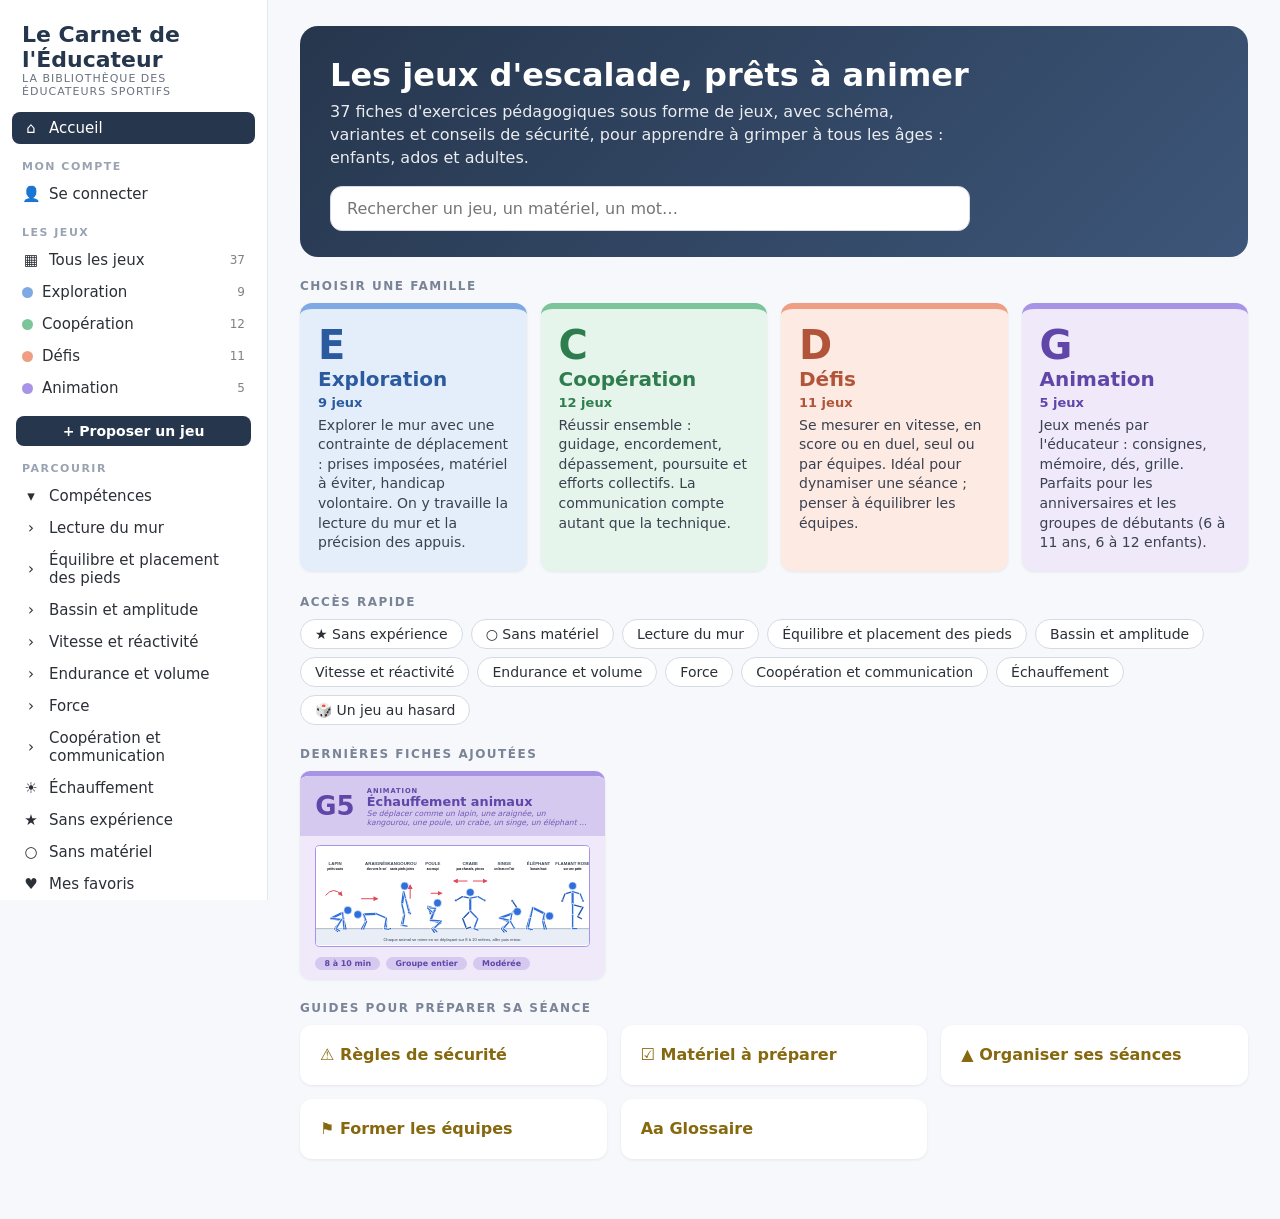
==== commit ec4d5c69: "Site v123" ====
--- a/index.html
+++ b/index.html
@@ -1,92 +1,92 @@
 <!doctype html>
 <html lang="fr"><head><meta charset="utf-8">
 <meta name="viewport" content="width=device-width,initial-scale=1">
-<title>Jeux d'escalade</title>
-<link rel="stylesheet" href="css/base.css?v=113">
-<link rel="stylesheet" href="features/jeux/jeux.css?v=113">
-<link rel="stylesheet" href="features/jeux/fiche.css?v=113">
-<link rel="stylesheet" href="features/editeur/editeur.css?v=113">
-<link rel="stylesheet" href="features/seance/seance.css?v=113">
-<link rel="stylesheet" href="features/biblio/seances.css?v=113">
-<link rel="stylesheet" href="features/cycle/cycle.css?v=113">
-<link rel="stylesheet" href="features/admin/admin.css?v=113">
-<link rel="stylesheet" href="features/proposer/proposer.css?v=113">
-<link rel="stylesheet" href="features/guides/initiation.css?v=113">
-<link rel="stylesheet" href="css/responsive.css?v=113">
+<title>Le Carnet de l'Éducateur</title>
+<link rel="stylesheet" href="css/base.css?v=123">
+<link rel="stylesheet" href="features/jeux/jeux.css?v=123">
+<link rel="stylesheet" href="features/jeux/fiche.css?v=123">
+<link rel="stylesheet" href="features/editeur/editeur.css?v=123">
+<link rel="stylesheet" href="features/seance/seance.css?v=123">
+<link rel="stylesheet" href="features/biblio/seances.css?v=123">
+<link rel="stylesheet" href="features/cycle/cycle.css?v=123">
+<link rel="stylesheet" href="features/admin/admin.css?v=123">
+<link rel="stylesheet" href="features/proposer/proposer.css?v=123">
+<link rel="stylesheet" href="features/guides/initiation.css?v=123">
+<link rel="stylesheet" href="css/responsive.css?v=123">
 </head><body>
-<div class="bar"><button class="burger" id="burger" aria-label="Menu">☰</button><b>Jeux d'escalade</b></div>
+<div class="bar"><button class="burger" id="burger" aria-label="Menu">☰</button><b>Le Carnet de l'Éducateur</b></div>
 <div class="shade" id="shade"></div>
-<aside class="side" id="side"><div class="brand" data-go="home"><h1>Jeux d'escalade</h1><small>EXERCICES PÉDAGOGIQUES · ÉDUCATEURS</small></div><div id="navbox"></div><a href="confidentialite.html" style="display:block;margin:14px 8px 0;font-size:12px;color:#8A93A3;text-align:center">Confidentialité</a></aside>
+<aside class="side" id="side"><div class="brand" data-go="home"><h1>Le Carnet de l'Éducateur</h1><small>LA BIBLIOTHÈQUE DES ÉDUCATEURS SPORTIFS</small></div><div id="navbox"></div><a href="confidentialite.html" style="display:block;margin:14px 8px 0;font-size:12px;color:#8A93A3;text-align:center">Confidentialité</a></aside>
 <main id="main"></main>
 <div class="ov" id="ov"><div class="fiche" id="fiche"></div></div>
-<script src="data/jeux.js?v=113"></script>
-<script src="data/annexes.js?v=113"></script>
-<script src="data/competences.js?v=113"></script>
-<script src="data/prepa-data.js?v=113"></script>
-<script src="data/prepa-seances.js?v=113"></script>
-<script src="data/prepa-photos.js?v=113"></script>
-<script src="data/prepa-schemas.js?v=113"></script>
-<script src="data/prepa-etirements.js?v=113"></script>
-<script src="data/prepa-poutre.js?v=113"></script>
-<script src="data/jeux-extra.js?v=113"></script>
-<script src="data/prepa.js?v=113"></script>
-<script src="config.js?v=113"></script>
-<script src="core/defaults.js?v=113"></script>
-<script src="core/state.js?v=113"></script>
-<script src="core/utils.js?v=113"></script>
-<script src="core/games.js?v=113"></script>
-<script src="core/registry.js?v=113"></script>
-<script src="core/modal.js?v=113"></script>
-<script src="core/offline.js?v=113"></script>
-<script src="core/nav.js?v=113"></script>
-<script src="core/router.js?v=113"></script>
-<script src="core/render.js?v=113"></script>
-<script src="core/vocab.js?v=113"></script>
-<script src="core/sheet.js?v=113"></script>
-<script src="features/home/home.js?v=113"></script>
-<script src="features/jeux/list.js?v=113"></script>
-<script src="features/jeux/fiche.js?v=113"></script>
-<script src="features/jeux/favoris.js?v=113"></script>
-<script src="features/retours/retours.js?v=113"></script>
-<script src="features/guides/guides.js?v=113"></script>
-<script src="features/guides/initiation.js?v=113"></script>
-<script src="features/horsligne/horsligne.js?v=113"></script>
-<script src="features/proposer/proposer.js?v=113"></script>
-<script src="features/admin/admin.js?v=113"></script>
-<script src="features/admin/edition-fiche.js?v=113"></script>
-<script src="features/admin/doc.js?v=113"></script>
-<script src="features/admin/comptes.js?v=113"></script>
-<script src="features/compte/compte.js?v=113"></script>
-<script src="features/compte/pseudo.js?v=113"></script>
-<script src="features/biblio/seances.js?v=113"></script>
-<script src="features/biblio/biblio.js?v=113"></script>
-<script src="features/seance/donnees-anciennes.js?v=113"></script>
-<script src="features/seance/modele.js?v=113"></script>
-<script src="features/seance/fiche.js?v=113"></script>
-<script src="features/seance/creps.js?v=113"></script>
-<script src="features/seance/filtres.js?v=113"></script>
-<script src="features/seance/terrain.js?v=113"></script>
-<script src="features/seance/controle.js?v=113"></script>
-<script src="features/seance/recherche.js?v=113"></script>
-<script src="features/seance/formulaire.js?v=113"></script>
-<script src="features/seance/actions.js?v=113"></script>
-<script src="features/seance/popup.js?v=113"></script>
-<script src="features/seance/seance.js?v=113"></script>
-<script src="features/cycle/cycle.js?v=113"></script>
-<script src="features/seance/export-word.js?v=113"></script>
-<script src="features/seance/envoi.js?v=113"></script>
-<script src="features/jeux/routine.js?v=113"></script>
-<script src="features/editeur/etat.js?v=113"></script>
-<script src="features/editeur/formes.js?v=113"></script>
-<script src="features/editeur/rendu.js?v=113"></script>
-<script src="features/editeur/panneau.js?v=113"></script>
-<script src="features/editeur/palette.js?v=113"></script>
-<script src="features/editeur/gym.js?v=113"></script>
-<script src="features/editeur/gym-poses.js?v=113"></script>
-<script src="features/editeur/gym-bd.js?v=113"></script>
-<script src="features/editeur/interactions.js?v=113"></script>
-<script src="features/editeur/export.js?v=113"></script>
-<script src="features/editeur/popup.js?v=113"></script>
-<script src="features/editeur/editeur.js?v=113"></script>
-<script src="core/main.js?v=113"></script>
+<script src="data/jeux.js?v=123"></script>
+<script src="data/annexes.js?v=123"></script>
+<script src="data/competences.js?v=123"></script>
+<script src="data/prepa-data.js?v=123"></script>
+<script src="data/prepa-seances.js?v=123"></script>
+<script src="data/prepa-photos.js?v=123"></script>
+<script src="data/prepa-schemas.js?v=123"></script>
+<script src="data/prepa-etirements.js?v=123"></script>
+<script src="data/prepa-poutre.js?v=123"></script>
+<script src="data/jeux-extra.js?v=123"></script>
+<script src="data/prepa.js?v=123"></script>
+<script src="config.js?v=123"></script>
+<script src="core/defaults.js?v=123"></script>
+<script src="core/state.js?v=123"></script>
+<script src="core/utils.js?v=123"></script>
+<script src="core/games.js?v=123"></script>
+<script src="core/registry.js?v=123"></script>
+<script src="core/modal.js?v=123"></script>
+<script src="core/offline.js?v=123"></script>
+<script src="core/nav.js?v=123"></script>
+<script src="core/router.js?v=123"></script>
+<script src="core/render.js?v=123"></script>
+<script src="core/vocab.js?v=123"></script>
+<script src="core/sheet.js?v=123"></script>
+<script src="features/home/home.js?v=123"></script>
+<script src="features/jeux/list.js?v=123"></script>
+<script src="features/jeux/fiche.js?v=123"></script>
+<script src="features/jeux/favoris.js?v=123"></script>
+<script src="features/retours/retours.js?v=123"></script>
+<script src="features/guides/guides.js?v=123"></script>
+<script src="features/guides/initiation.js?v=123"></script>
+<script src="features/horsligne/horsligne.js?v=123"></script>
+<script src="features/proposer/proposer.js?v=123"></script>
+<script src="features/admin/admin.js?v=123"></script>
+<script src="features/admin/edition-fiche.js?v=123"></script>
+<script src="features/admin/doc.js?v=123"></script>
+<script src="features/admin/comptes.js?v=123"></script>
+<script src="features/compte/compte.js?v=123"></script>
+<script src="features/compte/pseudo.js?v=123"></script>
+<script src="features/biblio/seances.js?v=123"></script>
+<script src="features/biblio/biblio.js?v=123"></script>
+<script src="features/seance/donnees-anciennes.js?v=123"></script>
+<script src="features/seance/modele.js?v=123"></script>
+<script src="features/seance/fiche.js?v=123"></script>
+<script src="features/seance/creps.js?v=123"></script>
+<script src="features/seance/filtres.js?v=123"></script>
+<script src="features/seance/terrain.js?v=123"></script>
+<script src="features/seance/controle.js?v=123"></script>
+<script src="features/seance/recherche.js?v=123"></script>
+<script src="features/seance/formulaire.js?v=123"></script>
+<script src="features/seance/actions.js?v=123"></script>
+<script src="features/seance/popup.js?v=123"></script>
+<script src="features/seance/seance.js?v=123"></script>
+<script src="features/cycle/cycle.js?v=123"></script>
+<script src="features/seance/export-word.js?v=123"></script>
+<script src="features/seance/envoi.js?v=123"></script>
+<script src="features/jeux/routine.js?v=123"></script>
+<script src="features/editeur/etat.js?v=123"></script>
+<script src="features/editeur/formes.js?v=123"></script>
+<script src="features/editeur/rendu.js?v=123"></script>
+<script src="features/editeur/panneau.js?v=123"></script>
+<script src="features/editeur/palette.js?v=123"></script>
+<script src="features/editeur/gym.js?v=123"></script>
+<script src="features/editeur/gym-poses.js?v=123"></script>
+<script src="features/editeur/gym-bd.js?v=123"></script>
+<script src="features/editeur/interactions.js?v=123"></script>
+<script src="features/editeur/export.js?v=123"></script>
+<script src="features/editeur/popup.js?v=123"></script>
+<script src="features/editeur/editeur.js?v=123"></script>
+<script src="core/main.js?v=123"></script>
 </body></html>
--- a/features/seance/seance.css
+++ b/features/seance/seance.css
@@ -418,3 +418,17 @@
 @media (max-width: 860px) {
   .sbar { top: 50px; }
 }
+
+.stabs{display:flex;gap:4px;flex-basis:100%;overflow-x:auto}
+.stab-b{border:1px solid #D5DAE5;background:var(--tb,#fff);color:#26364D;border-radius:8px 8px 0 0;padding:6px 12px;font:inherit;font-size:13px;font-weight:700;cursor:pointer;white-space:nowrap}
+.stab-b[data-stabgo=info]{--tb:#F3EEFA;--tc:#8A55B5}
+.stab-b[data-stabgo=ech]{--tb:#F4FAF3;--tc:#7FCB8F}
+.stab-b[data-stabgo=corps]{--tb:#EEF1F6;--tc:#6EA8DC}
+.stab-b[data-stabgo=bas]{--tb:#FDF4E3;--tc:#E0A030}
+.stab-b[data-stabgo=ctl]{--tb:#EAF6F1;--tc:#2E9E6B}
+.stab-b[data-stabgo=apercu]{--tb:#F1F3F7;--tc:#94A3B8}
+.stab-b{border-bottom:3px solid var(--tc,#D5DAE5);opacity:.78}
+.stab-b.on{background:var(--tb,#26364D);color:#26364D;border-color:var(--tc,#26364D);box-shadow:0 2px 0 var(--tb,#fff);font-weight:800;opacity:1}
+
+.spin{display:inline-block;animation:spinR 1s linear infinite}
+@keyframes spinR{to{transform:rotate(360deg)}}
